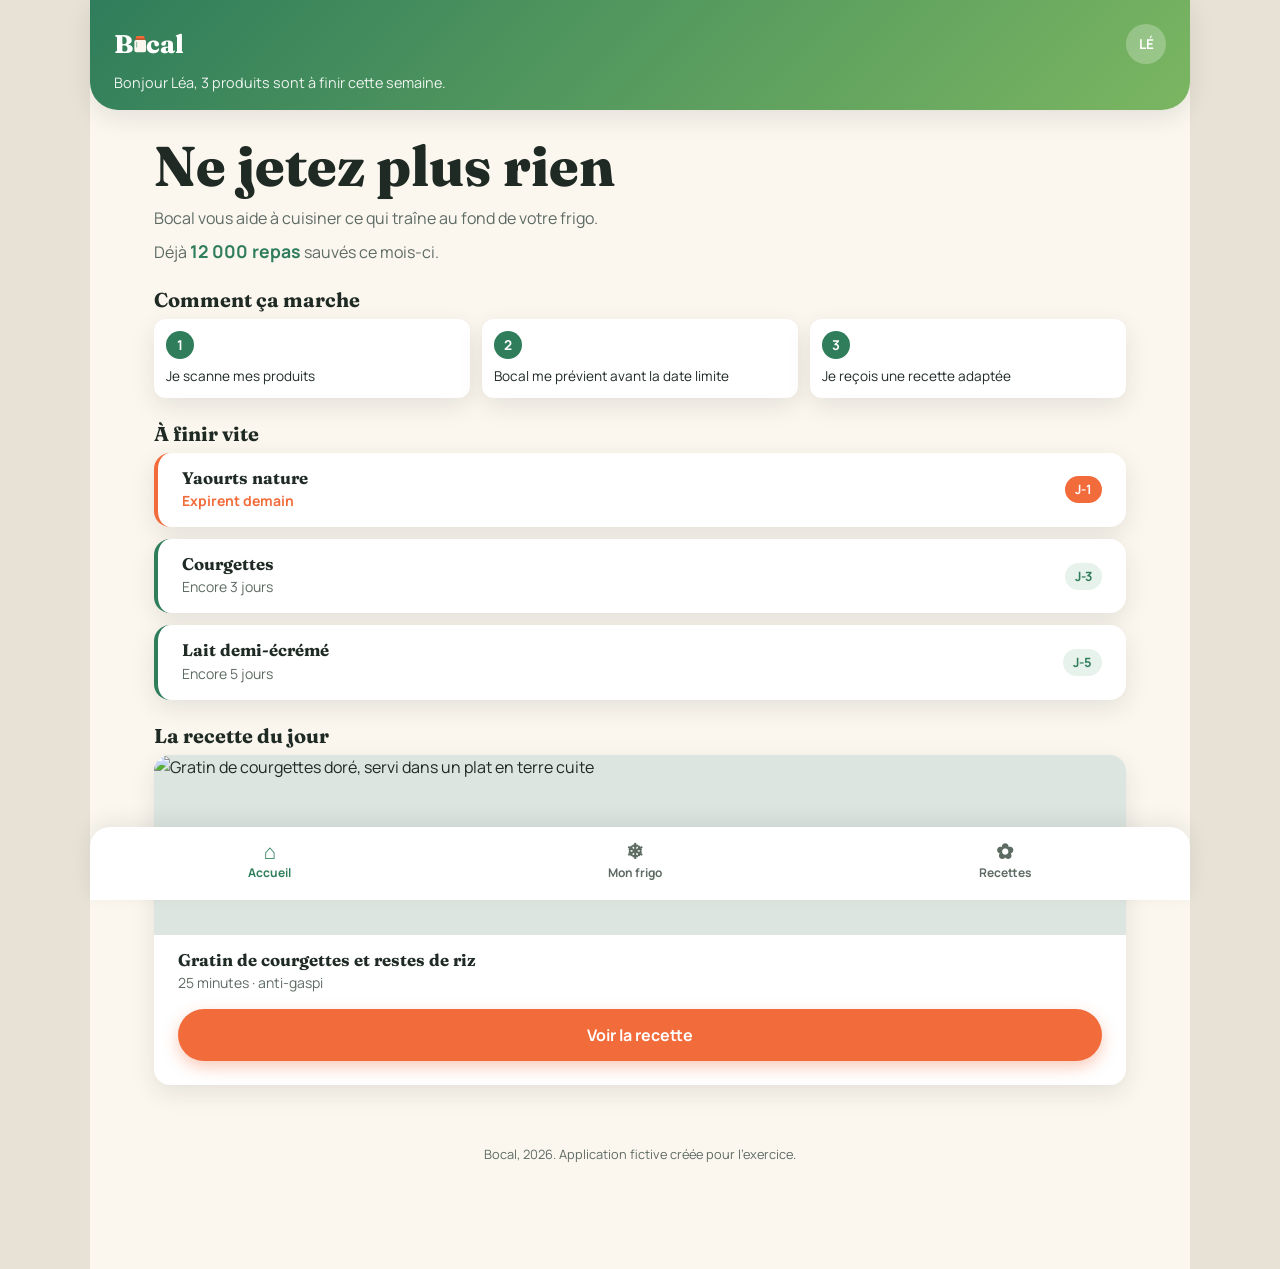
==== index.html @ 4b3a2975 "Version test de Bocal avec le nouveau logo Les 4 écrans HTML/CSS, le logo « o-bocal » en SVG dont le" ====
<!doctype html>
<html lang="fr">
  <head>
    <meta charset="utf-8" />
    <meta name="viewport" content="width=device-width, initial-scale=1" />
    <title>Bocal, ne jetez plus rien</title>
    <link rel="preconnect" href="https://fonts.googleapis.com" />
    <link rel="preconnect" href="https://fonts.gstatic.com" crossorigin />
    <link
      href="https://fonts.googleapis.com/css2?family=Fraunces:wght@600;800&family=Manrope:wght@400;700&display=swap"
      rel="stylesheet"
    />
    <link rel="icon" href="images/favicon.svg" type="image/svg+xml" />
    <link rel="apple-touch-icon" href="images/icon-192.png" />
    <link rel="stylesheet" href="style.css" />
  </head>
  <body>
    <div class="screen">
      <header class="app-bar">
        <div class="top-bar">
          <p class="logo" role="img" aria-label="Bocal"><span aria-hidden="true">B</span><svg class="logo-jar" viewBox="0 0 70 92" aria-hidden="true"><rect class="jar-lid" x="12" y="0" width="46" height="14" rx="4" /><rect class="jar-neck" x="7" y="11" width="56" height="10" rx="3" /><path class="jar-body" d="M12 22 H58 Q68 22 68 33 V80 Q68 92 56 92 H14 Q2 92 2 80 V33 Q2 22 12 22 Z" /><path class="jar-shine" d="M15 36 V62" /></svg><span aria-hidden="true">cal</span></p>
          <a class="profile" href="profile.html" aria-label="Mon profil">LÉ</a>
        </div>
        <p class="greeting">
          Bonjour Léa, 3 produits sont à finir cette semaine.
        </p>
      </header>

      <main>
        <section class="hero">
          <h1>Ne jetez plus rien</h1>
          <p>
            Bocal vous aide à cuisiner ce qui traîne au fond de votre frigo.
          </p>
          <p class="stat">
            Déjà <strong>12 000 repas</strong> sauvés ce mois-ci.
          </p>
        </section>

        <section>
          <h2>Comment ça marche</h2>
          <ol class="steps">
            <li><span class="step-number">1</span>Je scanne mes produits</li>
            <li>
              <span class="step-number">2</span>Bocal me prévient avant la date
              limite
            </li>
            <li>
              <span class="step-number">3</span>Je reçois une recette adaptée
            </li>
          </ol>
        </section>

        <section>
          <h2>À finir vite</h2>
          <article class="card urgent">
            <div>
              <h3>Yaourts nature</h3>
              <p class="info">Expirent demain</p>
            </div>
            <span class="badge">J-1</span>
          </article>
          <article class="card">
            <div>
              <h3>Courgettes</h3>
              <p class="info">Encore 3 jours</p>
            </div>
            <span class="badge">J-3</span>
          </article>
          <article class="card">
            <div>
              <h3>Lait demi-écrémé</h3>
              <p class="info">Encore 5 jours</p>
            </div>
            <span class="badge">J-5</span>
          </article>
        </section>

        <section>
          <h2>La recette du jour</h2>
          <article class="card recipe">
            <img
              src="images/gratin.jpg"
              alt="Gratin de courgettes doré, servi dans un plat en terre cuite"
            />
            <h3>Gratin de courgettes et restes de riz</h3>
            <p class="info">25 minutes · anti-gaspi</p>
            <a class="button" href="recipes.html">Voir la recette</a>
          </article>
        </section>
      </main>

      <footer class="footer">
        <p>Bocal, 2026. Application fictive créée pour l'exercice.</p>
      </footer>
      <nav class="tab-bar" aria-label="Navigation principale">
        <a href="index.html" class="tab active" aria-current="page"
          ><span class="icon" aria-hidden="true">⌂</span>Accueil</a
        >
        <a href="fridge.html" class="tab"
          ><span class="icon" aria-hidden="true">❄</span>Mon frigo</a
        >
        <a href="recipes.html" class="tab"
          ><span class="icon" aria-hidden="true">✿</span>Recettes</a
        >
      </nav>
    </div>
  </body>
</html>
---- style.css ----
/* ---------- 1. Base ---------- */
*,
*::before,
*::after {
  box-sizing: border-box;
}

:root {
  /* Couleurs, nommées par rôle */
  --color-primary: #2F7D5B;
  /* le vert du bocal */
  --color-accent: #F26B3A;
  /* la tomate : actions et urgences */
  --color-background: #FBF7EF;
  /* le crème de l'écran */
  --color-surface: #FFFFFF;
  /* les cartes */
  --color-text: #1F2A24;
  --color-text-muted: #5E6B63;
  --color-later: #C9D3CC;
  --color-later-badge: #EEF1EF;
  --color-weekly-badge: #E7F2EC;
  --color-border: #DCE5DF;
  /* bordures des filtres, fond des images en attente */
  --color-primary-light: #7BB661;
  /* le dégradé de la barre du haut */
  --color-accent-dark: #D9552A;
  /* le bouton au survol */
  --color-desk: #E8E2D6;
  /* le « bureau » autour du téléphone */

  /* Espacements */
  --space-s: 8px;
  --space-m: 16px;
  --space-l: 24px;

  /* Formes */
  --radius: 16px;
  --shadow: 0 8px 24px rgba(31, 42, 36, 0.10);
}

body {
  margin: 0;
  background-color: var(--color-desk);
  color: var(--color-text);
  /* hérité par tout le texte */
  font-family: 'Manrope', Arial, sans-serif;
  font-size: 1rem;
  line-height: 1.5;
}

/* ---------- 2. L'écran (largeur d'un téléphone) ---------- */
.screen {
  display: flex;
  flex-direction: column;
  /* les enfants s'empilent : barre, contenu, pied, onglets */
  min-width: 320px;
  /* le plus petit téléphone : en dessous, l'écran ne rétrécit plus */
  max-width: 420px;
  margin: 0 auto;
  /* centré sur l'ordinateur */
  min-height: 100vh;
  background-color: var(--color-background);
}

/* ---------- 3. Typographie ---------- */
h1,
h2,
h3 {
  font-family: 'Fraunces', Georgia, serif;
  line-height: 1.15;
  margin: 0 0 var(--space-s);
}

h1 {
  font-size: 2rem;
  font-weight: 800;
}

h2 {
  font-size: 1.25rem;
  margin-top: var(--space-l);
}

h3 {
  font-size: 1.05rem;
}

p {
  margin: 0 0 var(--space-s);
}

/* ---------- 4. Barre du haut ---------- */
.app-bar {
  background: linear-gradient(135deg, var(--color-primary), var(--color-primary-light));
  color: white;
  padding: var(--space-l) var(--space-l) var(--space-m);
  border-radius: 0 0 28px 28px;
  box-shadow: var(--shadow);
}

.logo {
  display: flex;
  align-items: baseline;
  /* le bocal se pose sur la ligne de base, comme une lettre */
  font-family: 'Fraunces', Georgia, serif;
  font-size: 1.6rem;
  font-weight: 800;
  letter-spacing: -0.01em;
  margin: 0;
}

/* Le « o » de Bocal est un bocal, dessiné en SVG.
   Ses couleurs viennent des variables : changer --color-accent change aussi le couvercle. */
.logo-jar {
  width: 0.487em;
  height: 0.64em;
  margin: 0 0.02em 0 0.03em;
}

.jar-lid {
  fill: var(--color-accent);
}

.jar-neck {
  fill: var(--color-accent-dark);
}

.jar-body {
  fill: var(--color-background);
}

.jar-shine {
  stroke: var(--color-primary);
  stroke-width: 6;
  stroke-linecap: round;
  opacity: 0.5;
}


.top-bar {
  display: flex;
  justify-content: space-between;
  align-items: center;
  margin-bottom: var(--space-s);
}


.profile {
  display: flex;
  justify-content: center;
  align-items: center;
  width: 40px;
  height: 40px;
  border-radius: 50%;
  background-color: rgba(255, 255, 255, 0.25);
  text-decoration: none;
  font-weight: 700;
  font-size: 0.85rem;
  color: white;
}

.profile:hover,
.profile:focus {
  background-color: rgba(255, 255, 255, 0.4);
}

.greeting {
  font-size: 0.9rem;
  opacity: 0.9;
  margin: 0;
}

/* ---------- 5. Contenu ---------- */
main {
  flex: 1;
  /* le contenu prend toute la place libre : la barre d'onglets reste en bas */
  padding: var(--space-m) var(--space-l) var(--space-l);
}

.hero p {
  color: var(--color-text-muted);
}

.stat strong {
  color: var(--color-primary);
  font-size: 1.1rem;
}

.steps {
  display: flex;
  gap: 12px;
  list-style: none;
  margin: 0;
  padding: 0;
}

.steps li {
  flex: 1;
  display: flex;
  flex-direction: column;
  gap: var(--space-s);
  padding: 12px;
  background-color: var(--color-surface);
  border-radius: 12px;
  box-shadow: var(--shadow);
  font-size: 0.85rem;
  line-height: 1.35;
}

.step-number {
  display: flex;
  justify-content: center;
  align-items: center;
  width: 28px;
  height: 28px;
  border-radius: 50%;
  background-color: var(--color-primary);
  color: white;
  font-weight: 700;
}

/* ---------- 6. Composant carte ---------- */
.card {
  display: flex;
  justify-content: space-between;
  align-items: center;
  gap: var(--space-m);
  background-color: var(--color-surface);
  padding: var(--space-m) var(--space-l);
  margin-bottom: 12px;
  border-radius: var(--radius);
  border-left: 4px solid var(--color-primary);
  box-shadow: var(--shadow);
}

.card h3 {
  margin-bottom: 2px;
}

.info {
  color: var(--color-text-muted);
  font-size: 0.875rem;
  margin: 0;
}

.badge {
  flex-shrink: 0;
  padding: 4px 10px;
  border-radius: 999px;
  background-color: var(--color-weekly-badge);
  color: var(--color-primary);
  font-weight: 700;
  font-size: 0.8rem;
}

.card.urgent .badge {
  background-color: var(--color-accent);
  color: white;
}

.card.urgent {
  border-left-color: var(--color-accent);
}

.card.urgent .info {
  color: var(--color-accent);
  font-weight: 700;
}

.recipe {
  flex-direction: column;
  align-items: stretch;
  gap: 0;
  padding: 0 0 var(--space-l);
  border-left: none;
  overflow: hidden;
}

.recipe img {
  width: 100%;
  height: 180px;
  object-fit: cover;
  display: block;
  margin-bottom: var(--space-m);
  background-color: var(--color-border);
}

.recipe h3,
.recipe .info {
  padding: 0 var(--space-l);
}

/* ---------- 7. Composant bouton ---------- */
.button {
  display: block;
  text-align: center;
  margin: var(--space-m) var(--space-l) 0;
  padding: 14px;
  background-color: var(--color-accent);
  color: white;
  font-weight: 700;
  text-decoration: none;
  border-radius: 999px;
  box-shadow: 0 6px 16px rgba(242, 107, 58, 0.35);
  transition: background-color 0.2s, box-shadow 0.2s;
}

.button:hover {
  background-color: var(--color-accent-dark);
}

.button:active {
  box-shadow: none;
  /* il « s'enfonce » */
}

.button:focus {
  outline: 3px solid var(--color-primary);
  outline-offset: 3px;
}

/* ---------- 8. Pied de page ---------- */
.footer {
  padding: var(--space-l);
  text-align: center;
  font-size: 0.8rem;
  color: var(--color-text-muted);
}

/* ---------- 9. Barre d'onglets ---------- */
.tab-bar {
  position: sticky;
  bottom: 0;
  display: flex;
  justify-content: space-around;
  padding: var(--space-s) 0 12px;
  background-color: var(--color-surface);
  border-radius: 20px 20px 0 0;
  box-shadow: 0 -6px 20px rgba(31, 42, 36, 0.08);
}

.tab {
  display: flex;
  flex-direction: column;
  align-items: center;
  gap: 2px;
  padding: 6px 14px;
  border-radius: 12px;
  color: var(--color-text-muted);
  font-size: 0.75rem;
  font-weight: 700;
  text-decoration: none;
  transition: background-color 0.2s, color 0.2s;
}

.icon {
  font-size: 1.3rem;
  line-height: 1;
}

.tab:hover,
.tab:focus {
  background-color: var(--color-weekly-badge);
  color: var(--color-primary);
}

.tab.active {
  color: var(--color-primary);
}

/* ---------- 10. Page Mon frigo ---------- */
.card.later {
  border-left-color: var(--color-later);
}

.card.later .badge {
  background-color: var(--color-later-badge);
  color: var(--color-text-muted);
}

.summary {
  display: flex;
  gap: 12px;
  list-style: none;
  padding: 0;
  margin: var(--space-m) 0;
}

.summary li {
  display: flex;
  flex-direction: column;
  flex: 1;
  align-items: center;
  text-align: center;
  background: var(--color-surface);
  border-radius: 12px;
  box-shadow: var(--shadow);
  font-size: 0.8rem;
  color: var(--color-text-muted);
  line-height: 1.3;
  padding: 12px 8px;
}

.summary strong {
  font-family: 'Fraunces', Georgia, serif;
  font-size: 1.6rem;
  color: var(--color-primary);
}

.summary .alert strong {
  color: var(--color-accent);
}

.filters {
  display: flex;
  flex-wrap: wrap;
  gap: var(--space-s);
  margin: 0 0 var(--space-s);
}

.filter {
  padding: 6px 14px;
  border-radius: 999px;
  border: 1px solid var(--color-border);
  background: var(--color-surface);
  color: var(--color-text);
  font-family: inherit;
  /* un bouton ne prend pas la police de la page tout seul */
  font-size: 0.85rem;
  font-weight: 700;
  cursor: pointer;
}

.filter:hover,
.filter:focus {
  border-color: var(--color-primary);
}

.filter.active {
  color: white;
  border-color: var(--color-primary);
  background: var(--color-primary);
}

/* ---------- 11. Responsive ---------- */
img {
  max-width: 100%;
  height: auto;
}

h1 {
  font-size: clamp(1.8rem, 5vw, 3.5rem);
}

.steps {
  flex-direction: column;
  /* mobile : tuiles empilées */
}

.steps li {
  flex-direction: row;
  align-items: center;
}

@media (min-width: 700px) {
  .screen {
    max-width: 960px;
    /* l'écran s'élargit */
  }

  .steps {
    flex-direction: row;
    /* tuiles côte à côte */
  }

  .steps li {
    flex-direction: column;
    align-items: flex-start;
  }
}

@media (min-width: 1100px) {
  .screen {
    max-width: 1100px;
  }

  main {
    padding: var(--space-l) 64px;
    /* plus d'air */
  }
}

/* ---------- 12. Page Recettes ---------- */
.card.panel {
  display: block;
  /* une carte qui contient un bloc, pas une ligne */
  border-left: none;
  padding: var(--space-l);
}

.card.panel h2 {
  margin-top: 0;
}

button.button {
  width: calc(100% - 2 * var(--space-l));
  border: none;
  font-family: inherit;
  font-size: 1rem;
  cursor: pointer;
}

.recipe-hero {
  margin: 0 0 var(--space-m);
}

.recipe-hero img {
  display: block;
  width: 100%;
  height: 200px;
  object-fit: cover;
  border-radius: var(--radius);
  background-color: var(--color-border);
}

.recipe-hero figcaption {
  margin-top: var(--space-s);
  font-size: 0.85rem;
  color: var(--color-text-muted);
}

.badges {
  display: flex;
  flex-wrap: wrap;
  gap: var(--space-s);
  margin: 0 0 var(--space-m);
  padding: 0;
  list-style: none;
}

.saved {
  color: var(--color-primary);
  font-weight: 700;
}

.recipe-body {
  display: flex;
  flex-direction: column;
  gap: 12px;
}

.recipe-body .card {
  margin-bottom: 0;
}

.ingredient-list {
  margin: 0;
  padding: 0;
  list-style: none;
}

.ingredient-list li {
  display: flex;
  justify-content: space-between;
  gap: var(--space-m);
  padding: 10px 0;
  border-bottom: 1px solid var(--color-border);
}

.ingredient-list li:last-child {
  border-bottom: none;
}

.ingredient-list .urgent {
  color: var(--color-accent);
  font-weight: 700;
}

.method {
  margin: 0;
  padding-left: 22px;
}

.method li {
  margin-bottom: var(--space-s);
}

.method li::marker {
  color: var(--color-primary);
  font-weight: 700;
}

@media (min-width: 700px) {
  .recipe-hero img {
    height: 320px;
  }

  .recipe-body {
    flex-direction: row;
    align-items: flex-start;
  }

  .ingredients {
    flex: 1;
  }

  .preparation {
    flex: 2;
  }

  .button.inline {
    width: auto;
    margin-left: 0;
    padding: 14px 32px;
  }
}

/* ---------- 13. Page Profil ---------- */
.profile.active {
  background-color: white;
  color: var(--color-primary);
}

.profile-header {
  display: flex;
  align-items: center;
  gap: var(--space-m);
  margin-bottom: var(--space-m);
}

.avatar {
  display: flex;
  justify-content: center;
  align-items: center;
  flex-shrink: 0;
  width: 72px;
  height: 72px;
  border-radius: 50%;
  background-color: var(--color-primary);
  color: white;
  font-weight: 700;
  font-size: 1.4rem;
}

.profile-header h1 {
  margin-bottom: 2px;
}

.settings-list {
  margin: 0;
  padding: 0;
  list-style: none;
}

.settings-list li {
  display: flex;
  justify-content: space-between;
  gap: var(--space-m);
  padding: 10px 0;
  border-bottom: 1px solid var(--color-border);
}

.settings-list li:last-child {
  border-bottom: none;
}

.settings-list span:last-child {
  color: var(--color-primary);
  font-weight: 700;
}

.profile-body {
  display: flex;
  flex-direction: column;
  gap: 12px;
}

.profile-body .card {
  margin-bottom: 0;
}

@media (min-width: 700px) {
  .profile-body {
    flex-direction: row;
    align-items: flex-start;
  }

  .profile-body .card {
    flex: 1;
  }
}

/* ---------- 14. Animations ---------- */

/* 1. Le chargement : un voile crème et un petit cercle qui tourne,
      puis tout disparaît au bout d’un tiers de seconde */
@keyframes spin {
  to {
    transform: rotate(360deg);
  }
}

@keyframes fade-out {
  to {
    opacity: 0;
    visibility: hidden;
  }
}

.screen::before {
  content: "";
  position: fixed;
  inset: 0;
  z-index: 10;
  background-color: var(--color-background);
  animation: fade-out 0.25s ease 0.35s forwards;
}

.screen::after {
  content: "";
  position: fixed;
  top: 50%;
  left: 50%;
  z-index: 11;
  width: 44px;
  height: 44px;
  margin: -22px 0 0 -22px;
  border: 4px solid var(--color-border);
  border-top-color: var(--color-primary);
  border-radius: 50%;
  animation:
    spin 0.7s linear infinite,
    fade-out 0.25s ease 0.35s forwards;
}

/* 2. L'arrivée de la page : le contenu monte doucement en apparaissant */
@keyframes page-in {
  from {
    opacity: 0;
    transform: translateY(16px);
  }
  to {
    opacity: 1;
    transform: translateY(0);
  }
}

main {
  animation: page-in 0.4s ease-out 0.45s both;
}

/* 3. Respecter ceux qui ne veulent pas d'animation (réglage du système) */
@media (prefers-reduced-motion: reduce) {
  .screen::before,
  .screen::after {
    display: none;
  }

  main {
    animation: none;
  }
}
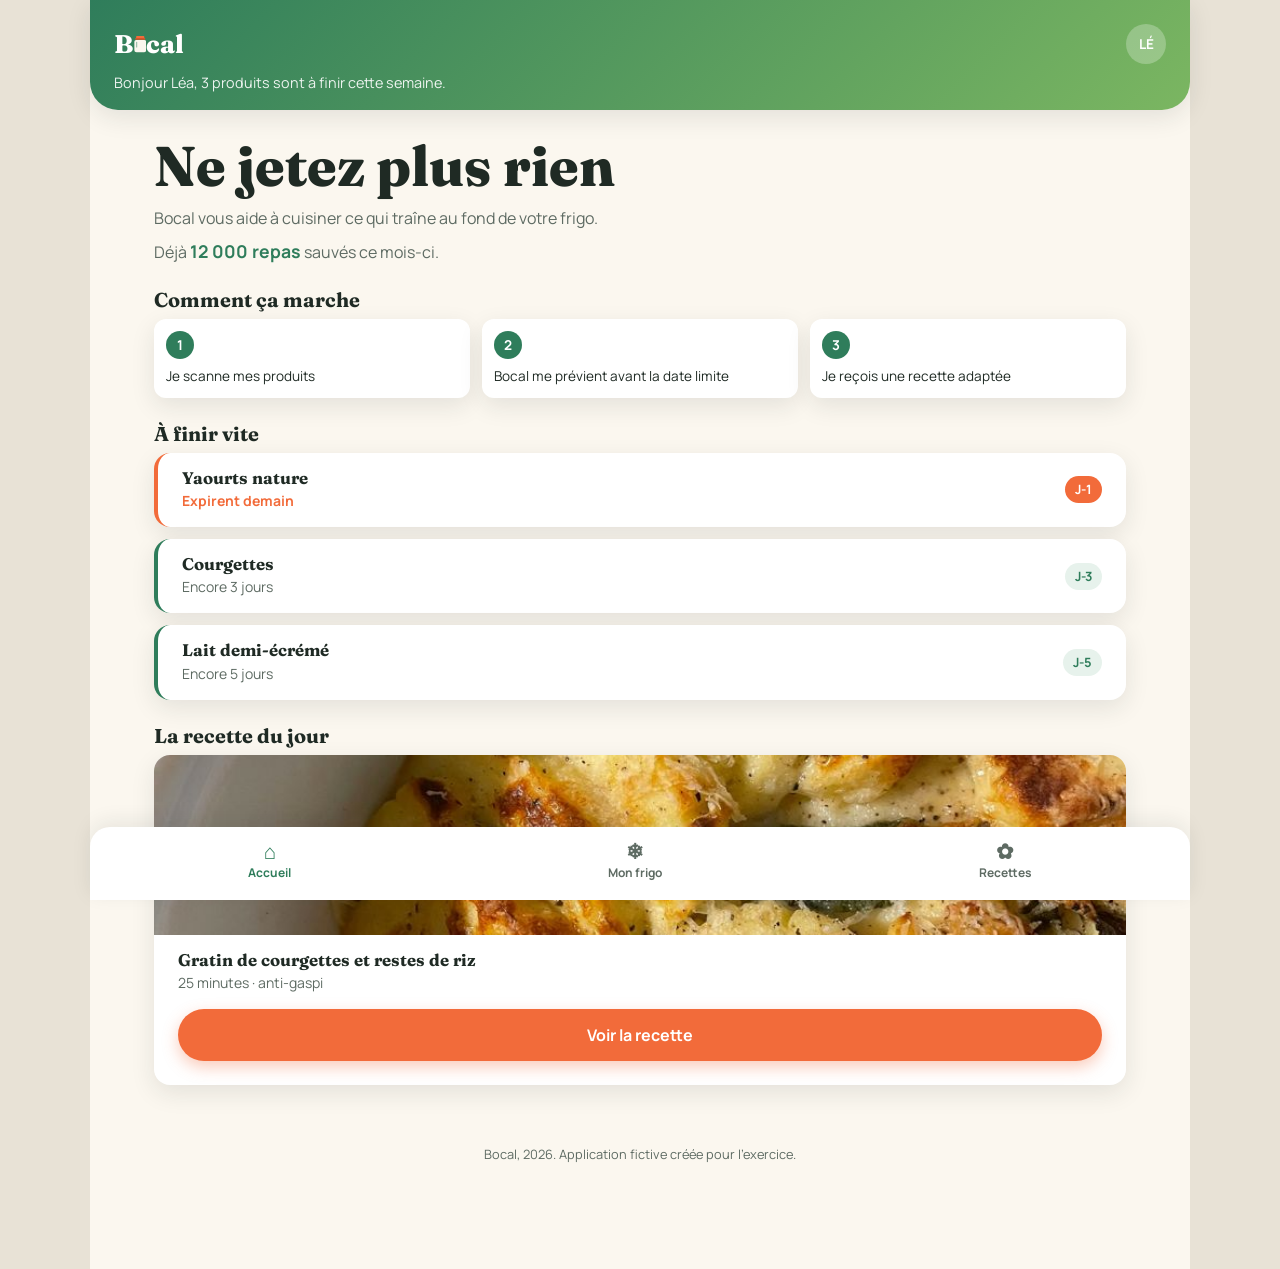
==== commit 99c1a882: "Ajoute la photo du gratin Photo optimisée pour le web (1200 px, sans métadonnées) et texte alternati" ====
--- a/index.html
+++ b/index.html
@@ -81,7 +81,7 @@
           <article class="card recipe">
             <img
               src="images/gratin.jpg"
-              alt="Gratin de courgettes doré, servi dans un plat en terre cuite"
+              alt="Gratin doré au fromage râpé et à la sauge, servi dans un plat blanc"
             />
             <h3>Gratin de courgettes et restes de riz</h3>
             <p class="info">25 minutes · anti-gaspi</p>
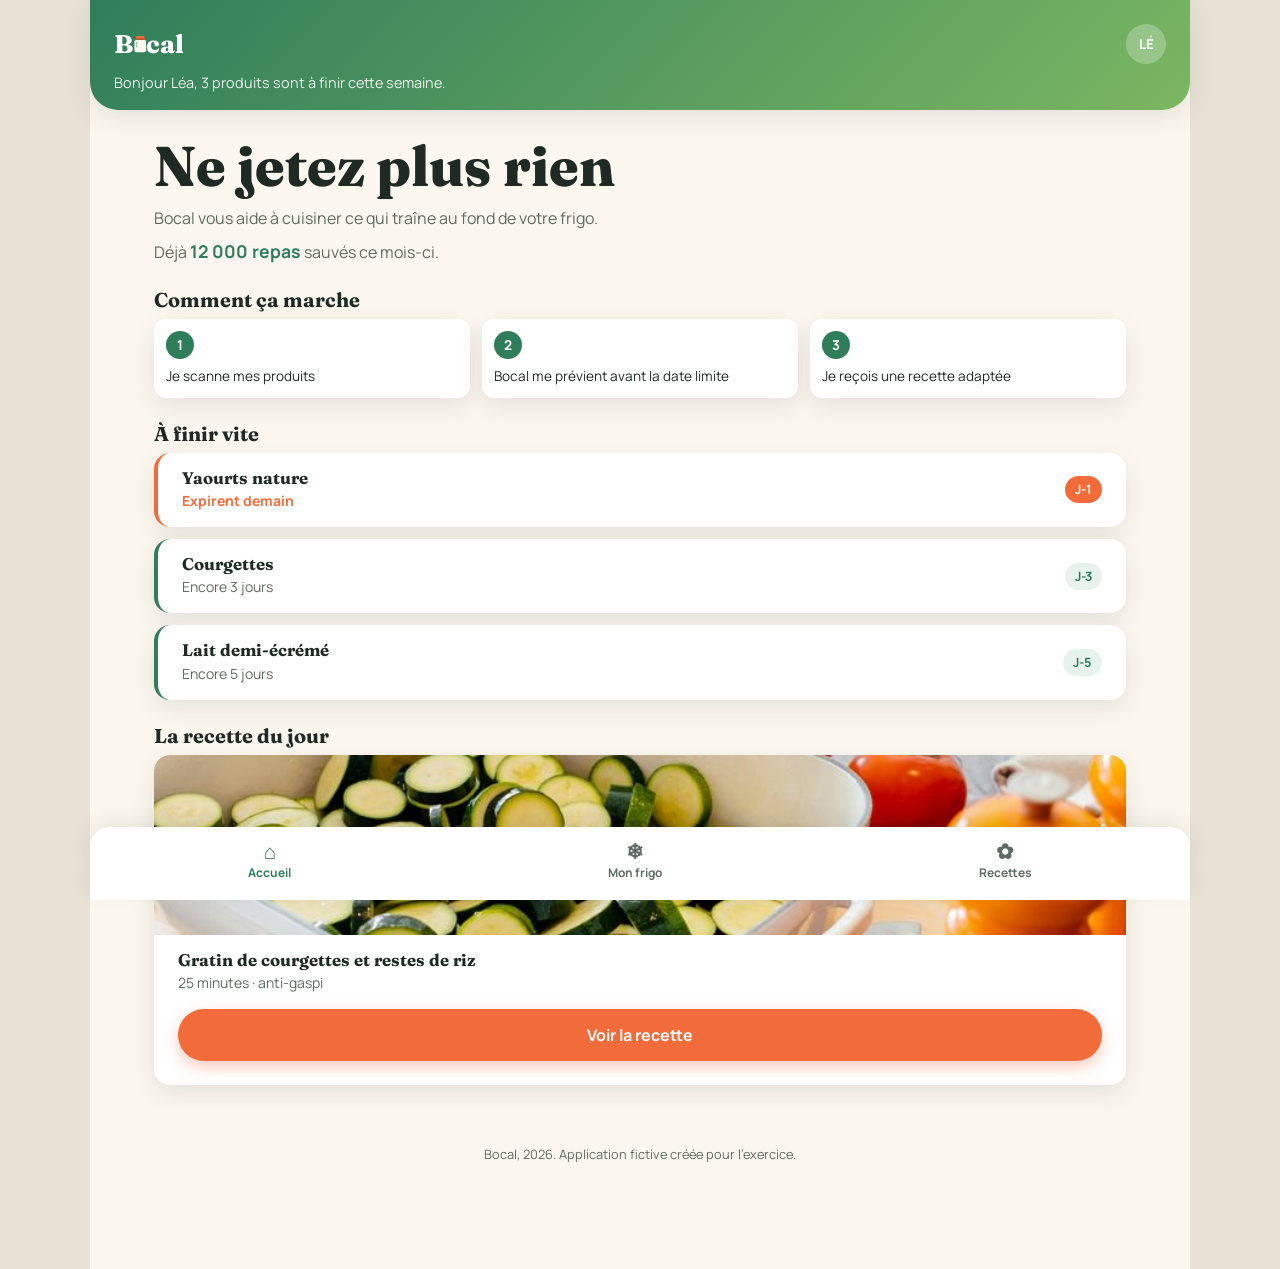
==== commit f908fd75: "Remplace la photo du gratin par celle des courgettes La photo colle mieux à la recette (gratin de co" ====
--- a/index.html
+++ b/index.html
@@ -81,7 +81,7 @@
           <article class="card recipe">
             <img
               src="images/gratin.jpg"
-              alt="Gratin doré au fromage râpé et à la sauge, servi dans un plat blanc"
+              alt="Rondelles de courgettes dans un plat à gratin blanc, prêtes à enfourner"
             />
             <h3>Gratin de courgettes et restes de riz</h3>
             <p class="info">25 minutes · anti-gaspi</p>
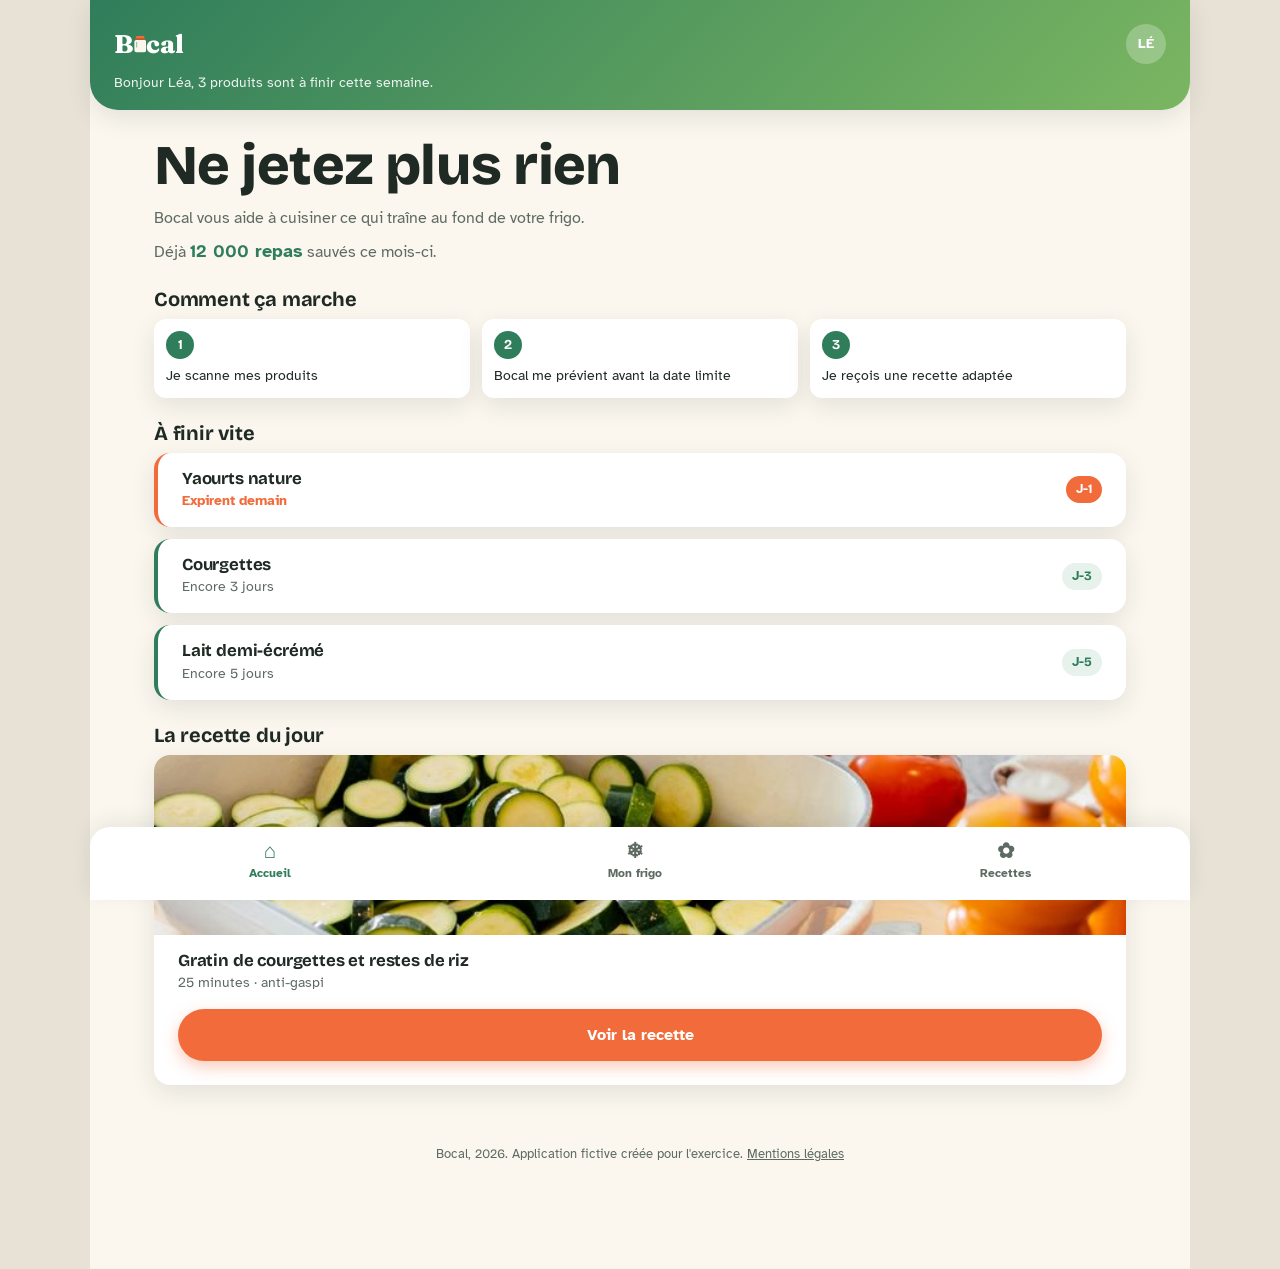
==== commit ddd828c5: "Harmonise la typographie, ajoute les meta descriptions et les mentions légales - Polices hébergées d" ====
--- a/index.html
+++ b/index.html
@@ -3,13 +3,8 @@
   <head>
     <meta charset="utf-8" />
     <meta name="viewport" content="width=device-width, initial-scale=1" />
+    <meta name="description" content="Bocal vous aide à cuisiner ce qui traîne au fond de votre frigo, avant la date limite. Une app anti-gaspillage simple." />
     <title>Bocal, ne jetez plus rien</title>
-    <link rel="preconnect" href="https://fonts.googleapis.com" />
-    <link rel="preconnect" href="https://fonts.gstatic.com" crossorigin />
-    <link
-      href="https://fonts.googleapis.com/css2?family=Fraunces:wght@600;800&family=Manrope:wght@400;700&display=swap"
-      rel="stylesheet"
-    />
     <link rel="icon" href="images/favicon.svg" type="image/svg+xml" />
     <link rel="apple-touch-icon" href="images/icon-192.png" />
     <link rel="stylesheet" href="style.css" />
@@ -91,7 +86,7 @@
       </main>
 
       <footer class="footer">
-        <p>Bocal, 2026. Application fictive créée pour l'exercice.</p>
+        <p>Bocal, 2026. Application fictive créée pour l'exercice. <a href="legal.html">Mentions légales</a></p>
       </footer>
       <nav class="tab-bar" aria-label="Navigation principale">
         <a href="index.html" class="tab active" aria-current="page"
--- a/style.css
+++ b/style.css
@@ -1,4 +1,51 @@
+/* ---------- 0. Polices ----------
+   Les polices sont hébergées dans le dossier fonts/ du site :
+   aucun appel à Google, donc aucune donnée envoyée à un tiers (RGPD).
+   - Bricolage Grotesque : les titres et les chiffres
+   - Atkinson Hyperlegible : le texte, conçue pour être très lisible
+   - Fraunces : seulement pour le logo */
+@font-face {
+  font-family: 'Bricolage Grotesque';
+  src: url('fonts/bricolage-grotesque.woff2') format('woff2');
+  font-weight: 200 800;
+  font-display: swap;
+}
+
+/* Les chiffres d'Atkinson ont un zéro barré : on emprunte ceux de Bricolage */
+@font-face {
+  font-family: 'Digits';
+  src: url('fonts/bricolage-grotesque.woff2') format('woff2');
+  font-weight: 200 800;
+  font-display: swap;
+  unicode-range: U+0030-0039;
+}
+
+@font-face {
+  font-family: 'Atkinson Hyperlegible';
+  src: url('fonts/atkinson-hyperlegible-400.woff2') format('woff2');
+  font-weight: 400;
+  font-display: swap;
+}
+
+@font-face {
+  font-family: 'Atkinson Hyperlegible';
+  src: url('fonts/atkinson-hyperlegible-700.woff2') format('woff2');
+  font-weight: 700;
+  font-display: swap;
+}
+
+@font-face {
+  font-family: 'Fraunces';
+  src: url('fonts/fraunces.woff2') format('woff2');
+  font-weight: 100 900;
+  font-display: swap;
+}
+
 /* ---------- 1. Base ---------- */
+/* Un élément caché par le JavaScript reste caché, même s'il a un display: flex */
+[hidden] {
+  display: none !important;
+}
 *,
 *::before,
 *::after {
@@ -44,7 +91,7 @@
   background-color: var(--color-desk);
   color: var(--color-text);
   /* hérité par tout le texte */
-  font-family: 'Manrope', Arial, sans-serif;
+  font-family: 'Digits', 'Atkinson Hyperlegible', Arial, sans-serif;
   font-size: 1rem;
   line-height: 1.5;
 }
@@ -67,8 +114,9 @@
 h1,
 h2,
 h3 {
-  font-family: 'Fraunces', Georgia, serif;
+  font-family: 'Bricolage Grotesque', Arial, sans-serif;
   line-height: 1.15;
+  letter-spacing: -0.01em;
   margin: 0 0 var(--space-s);
 }
 
@@ -403,7 +451,7 @@
 }
 
 .summary strong {
-  font-family: 'Fraunces', Georgia, serif;
+  font-family: 'Bricolage Grotesque', Arial, sans-serif;
   font-size: 1.6rem;
   color: var(--color-primary);
 }
@@ -761,3 +809,42 @@
     animation: none;
   }
 }
+
+/* ---------- 15. Interactivité (script.js) ---------- */
+/* Le bouton « J'ai cuisiné ! » une fois cliqué */
+button.button:disabled {
+  background-color: var(--color-primary);
+  box-shadow: none;
+  cursor: default;
+}
+
+.cooked-message {
+  margin-top: var(--space-m);
+}
+
+.cooked-message:empty {
+  display: none;
+}
+
+/* ---------- 16. Liens du pied de page et page Mentions légales ---------- */
+.footer a {
+  color: var(--color-text-muted);
+}
+
+.footer a:hover,
+.footer a:focus {
+  color: var(--color-primary);
+}
+
+.logo-link {
+  color: inherit;
+  text-decoration: none;
+}
+
+.legal section {
+  margin-bottom: var(--space-l);
+}
+
+.legal p {
+  color: var(--color-text-muted);
+}
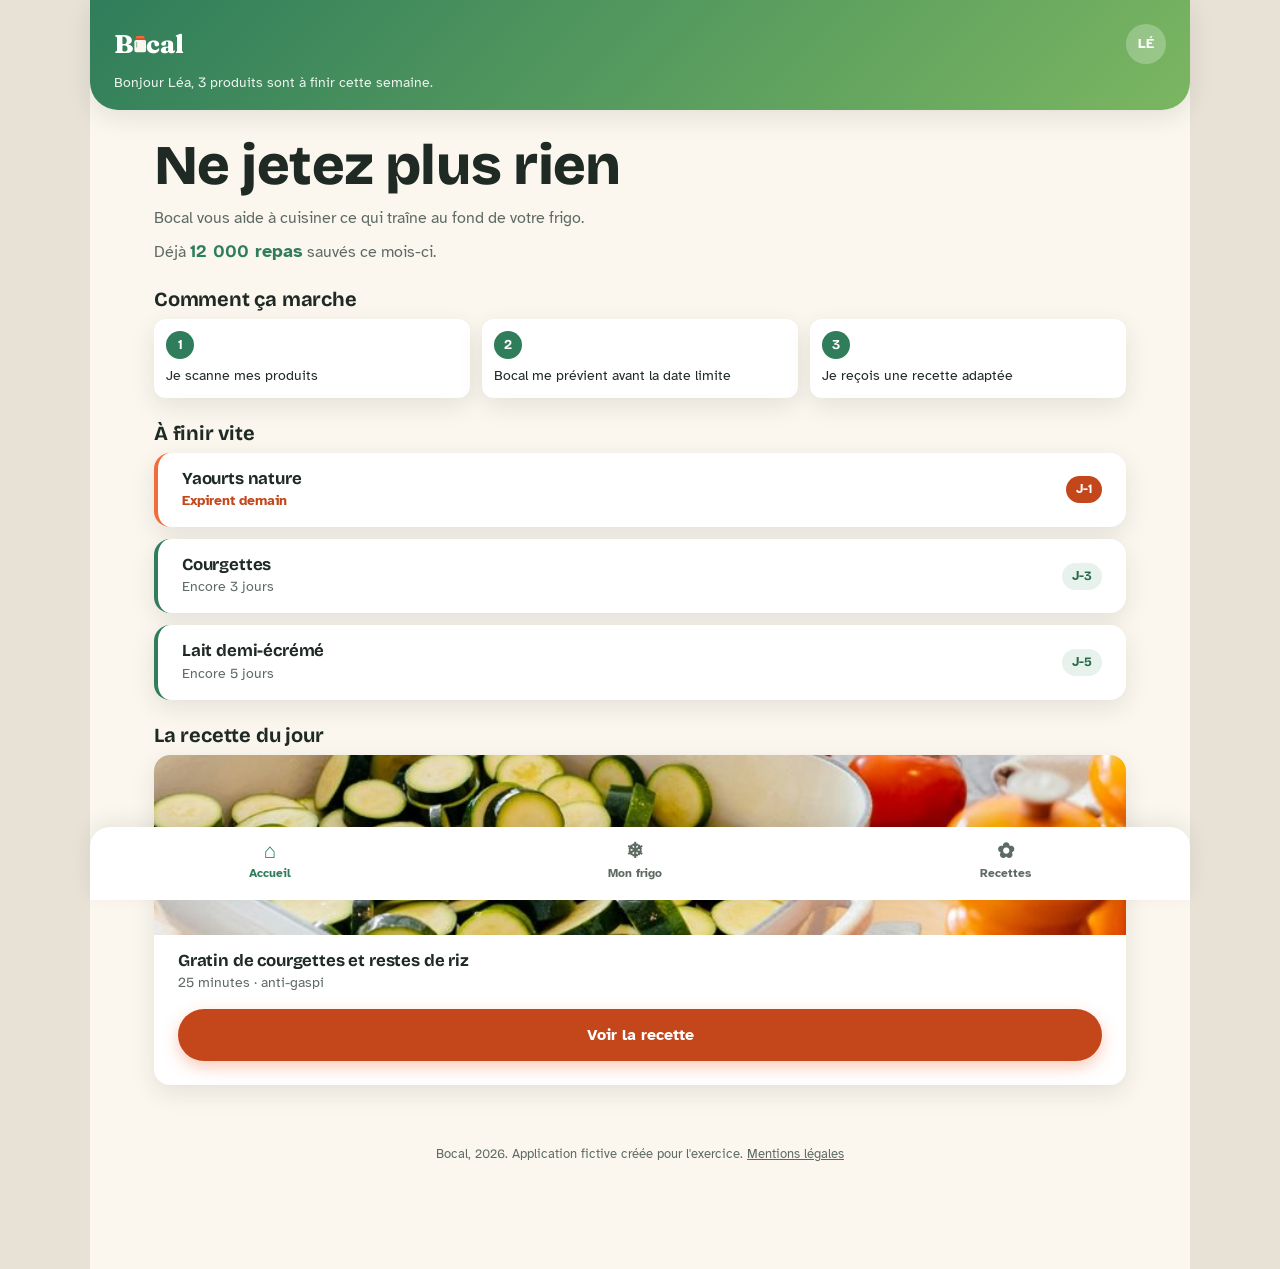
==== commit 87f25eb3: "Corrige les contrastes et ajoute le compte rendu d'audit Lighthouse - Variables --color-accent-stron" ====
--- a/index.html
+++ b/index.html
@@ -14,7 +14,7 @@
       <header class="app-bar">
         <div class="top-bar">
           <p class="logo" role="img" aria-label="Bocal"><span aria-hidden="true">B</span><svg class="logo-jar" viewBox="0 0 70 92" aria-hidden="true"><rect class="jar-lid" x="12" y="0" width="46" height="14" rx="4" /><rect class="jar-neck" x="7" y="11" width="56" height="10" rx="3" /><path class="jar-body" d="M12 22 H58 Q68 22 68 33 V80 Q68 92 56 92 H14 Q2 92 2 80 V33 Q2 22 12 22 Z" /><path class="jar-shine" d="M15 36 V62" /></svg><span aria-hidden="true">cal</span></p>
-          <a class="profile" href="profile.html" aria-label="Mon profil">LÉ</a>
+          <a class="profile" href="profile.html" aria-label="LÉ, mon profil">LÉ</a>
         </div>
         <p class="greeting">
           Bonjour Léa, 3 produits sont à finir cette semaine.
--- a/style.css
+++ b/style.css
@@ -72,9 +72,15 @@
   --color-primary-light: #7BB661;
   /* le dégradé de la barre du haut */
   --color-accent-dark: #D9552A;
-  /* le bouton au survol */
+  /* le col du bocal, dans le logo */
   --color-desk: #E8E2D6;
   /* le « bureau » autour du téléphone */
+  --color-accent-strong: #C4471C;
+  /* la tomate foncée : texte et boutons orange (contraste 4,9:1 avec le blanc, niveau AA) */
+  --color-accent-strong-hover: #A63B17;
+  /* le bouton au survol */
+  --color-primary-strong: #276A4D;
+  /* le vert foncé : texte vert sur fond vert clair (contraste 5,6:1) */
 
   /* Espacements */
   --space-s: 8px;
@@ -297,13 +303,13 @@
   padding: 4px 10px;
   border-radius: 999px;
   background-color: var(--color-weekly-badge);
-  color: var(--color-primary);
+  color: var(--color-primary-strong);
   font-weight: 700;
   font-size: 0.8rem;
 }
 
 .card.urgent .badge {
-  background-color: var(--color-accent);
+  background-color: var(--color-accent-strong);
   color: white;
 }
 
@@ -312,7 +318,7 @@
 }
 
 .card.urgent .info {
-  color: var(--color-accent);
+  color: var(--color-accent-strong);
   font-weight: 700;
 }
 
@@ -345,7 +351,7 @@
   text-align: center;
   margin: var(--space-m) var(--space-l) 0;
   padding: 14px;
-  background-color: var(--color-accent);
+  background-color: var(--color-accent-strong);
   color: white;
   font-weight: 700;
   text-decoration: none;
@@ -355,7 +361,7 @@
 }
 
 .button:hover {
-  background-color: var(--color-accent-dark);
+  background-color: var(--color-accent-strong-hover);
 }
 
 .button:active {
@@ -457,7 +463,7 @@
 }
 
 .summary .alert strong {
-  color: var(--color-accent);
+  color: var(--color-accent-strong);
 }
 
 .filters {
@@ -621,7 +627,7 @@
 }
 
 .ingredient-list .urgent {
-  color: var(--color-accent);
+  color: var(--color-accent-strong);
   font-weight: 700;
 }
 
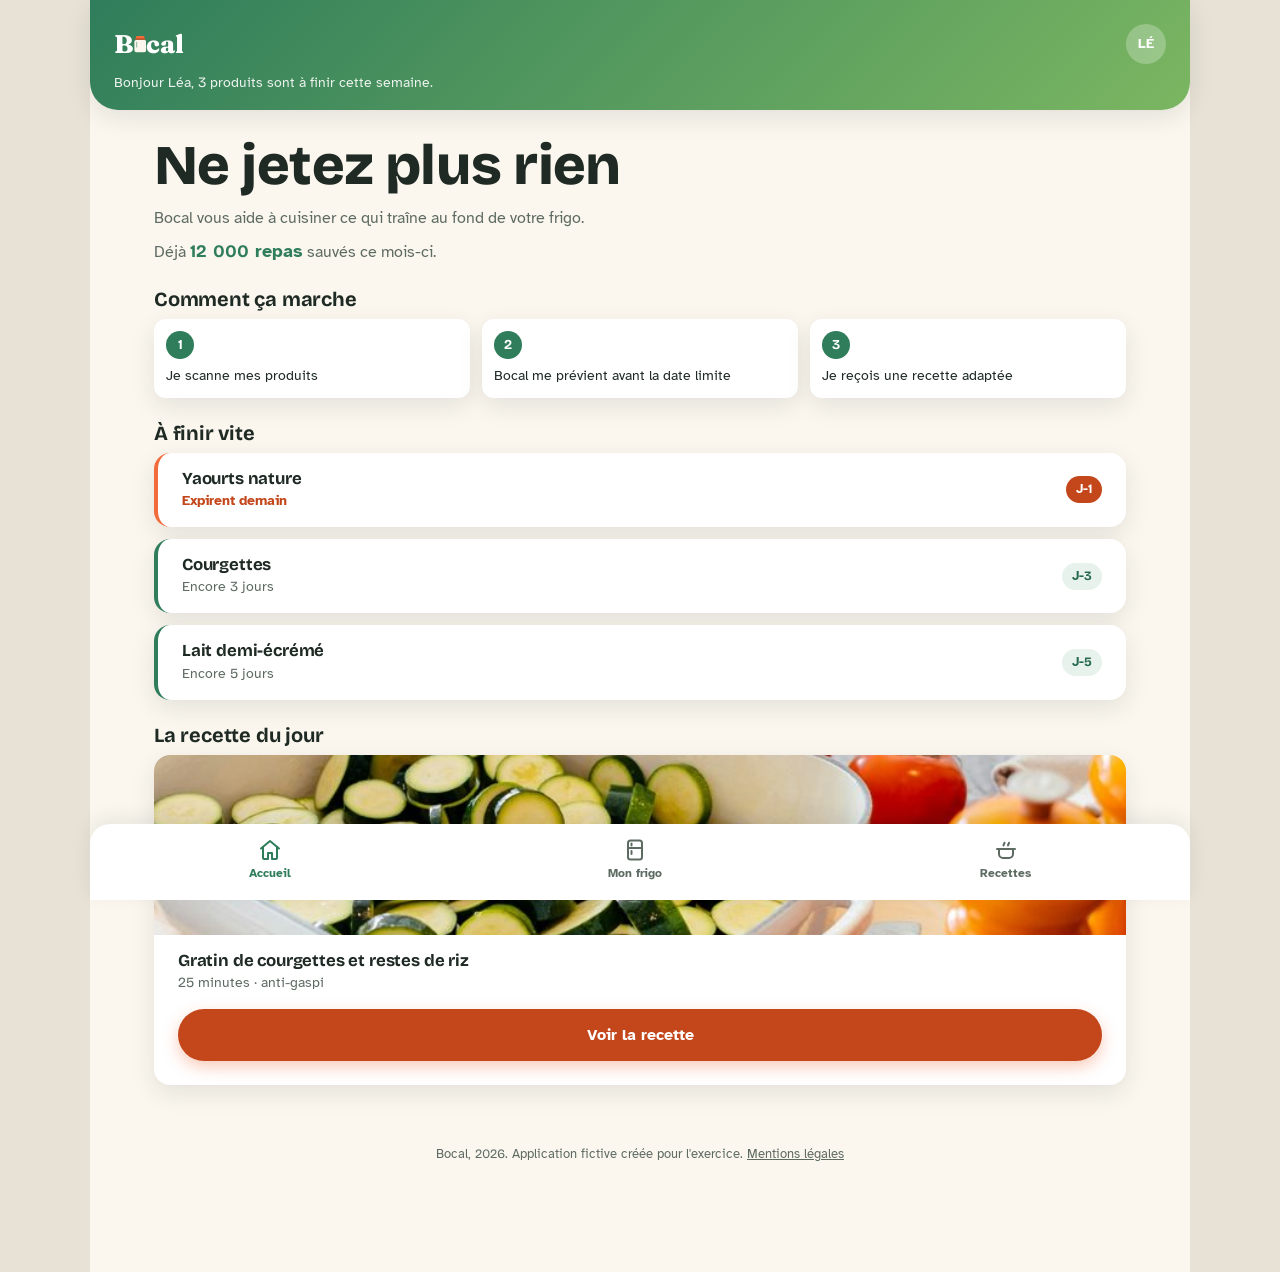
==== commit 8bef383f: "Remplace les symboles de la barre d'onglets par des icônes SVG au trait Les caractères ⌂, ❄ et ✿ s'a" ====
--- a/index.html
+++ b/index.html
@@ -90,13 +90,13 @@
       </footer>
       <nav class="tab-bar" aria-label="Navigation principale">
         <a href="index.html" class="tab active" aria-current="page"
-          ><span class="icon" aria-hidden="true">⌂</span>Accueil</a
+          ><span class="icon" aria-hidden="true"><svg viewBox="0 0 24 24" width="24" height="24" focusable="false"><path d="M3 10.5 12 3l9 7.5" /><path d="M5 9v11a1 1 0 0 0 1 1h4v-6h4v6h4a1 1 0 0 0 1-1V9" /></svg></span>Accueil</a
         >
         <a href="fridge.html" class="tab"
-          ><span class="icon" aria-hidden="true">❄</span>Mon frigo</a
+          ><span class="icon" aria-hidden="true"><svg viewBox="0 0 24 24" width="24" height="24" focusable="false"><rect x="5" y="2.5" width="14" height="19" rx="2.5" /><path d="M5 10h14" /><path d="M8.5 5.5v2" /><path d="M8.5 13v3" /></svg></span>Mon frigo</a
         >
         <a href="recipes.html" class="tab"
-          ><span class="icon" aria-hidden="true">✿</span>Recettes</a
+          ><span class="icon" aria-hidden="true"><svg viewBox="0 0 24 24" width="24" height="24" focusable="false"><path d="M3 11h18" /><path d="M5 11v5a4 4 0 0 0 4 4h6a4 4 0 0 0 4-4v-5" /><path d="M9.5 7.5c0-1.2 1-1.6 1-2.8" /><path d="M14 7.5c0-1.2 1-1.6 1-2.8" /></svg></span>Recettes</a
         >
       </nav>
     </div>
--- a/style.css
+++ b/style.css
@@ -409,8 +409,21 @@
 }
 
 .icon {
-  font-size: 1.3rem;
-  line-height: 1;
+  display: flex;
+  width: 24px;
+  height: 24px;
+}
+
+/* Les icônes sont dessinées au trait en SVG : elles prennent la couleur du texte
+   de l'onglet (currentColor), donc l'onglet actif les colore en vert. */
+.icon svg {
+  width: 100%;
+  height: 100%;
+  fill: none;
+  stroke: currentColor;
+  stroke-width: 2;
+  stroke-linecap: round;
+  stroke-linejoin: round;
 }
 
 .tab:hover,
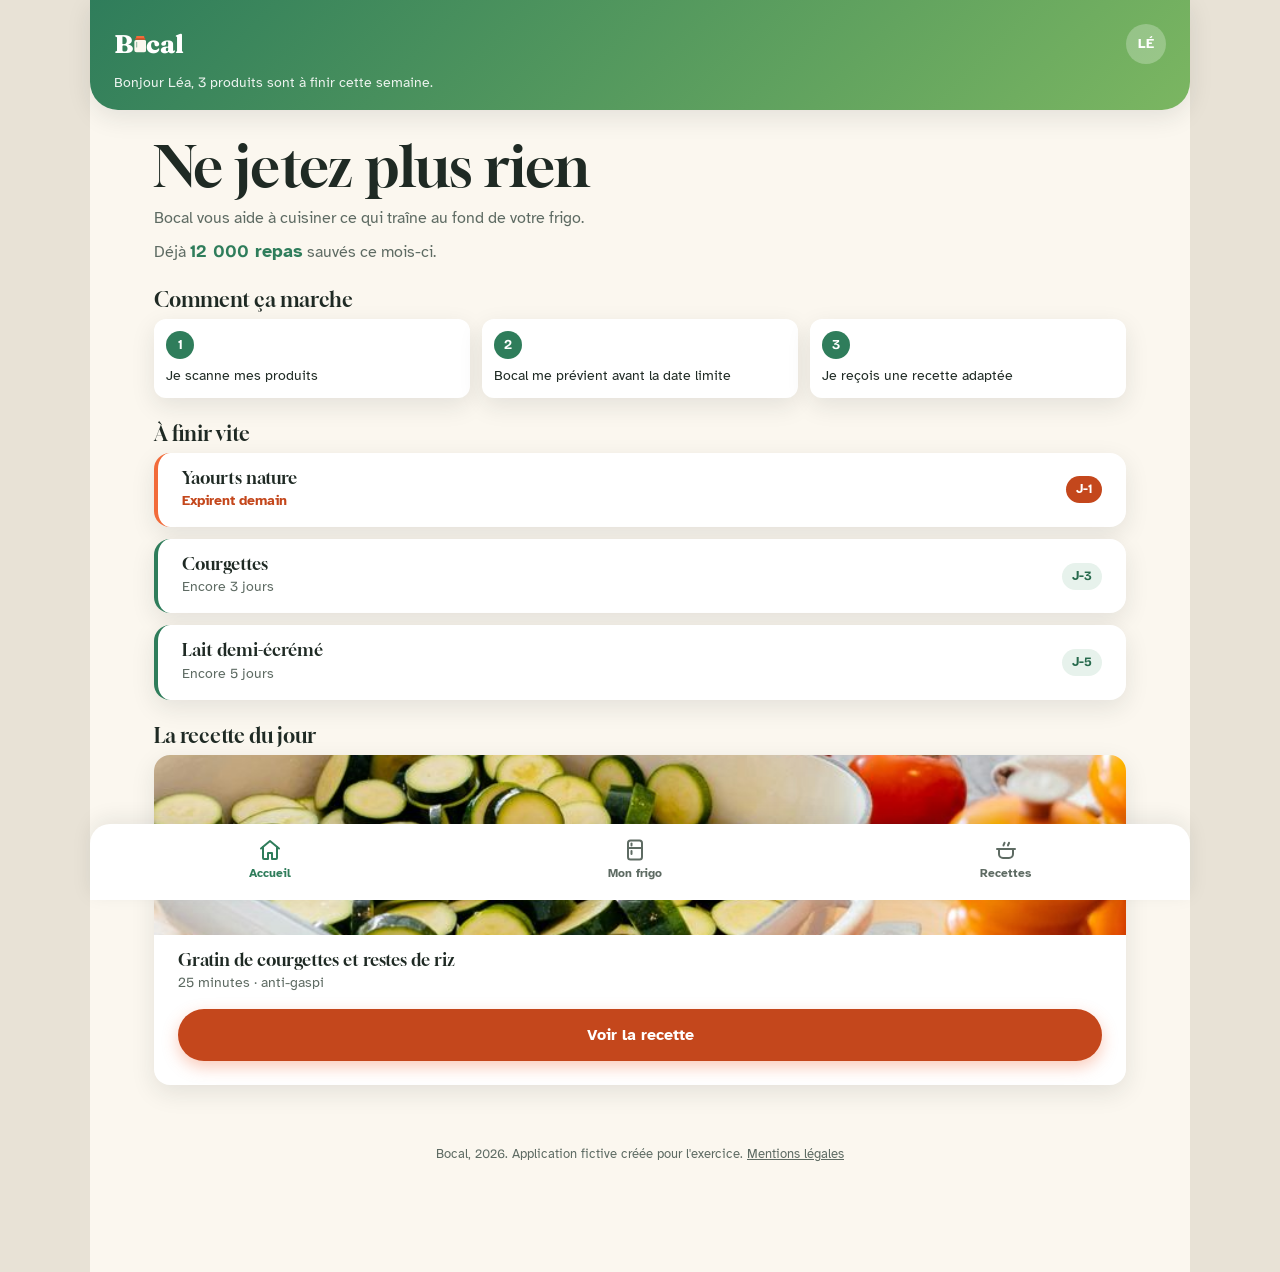
==== commit 4c90baa2: "Remplace Bricolage Grotesque par Gloock pour les titres" ====
--- a/index.html
+++ b/index.html
@@ -7,7 +7,7 @@
     <title>Bocal, ne jetez plus rien</title>
     <link rel="icon" href="images/favicon.svg" type="image/svg+xml" />
     <link rel="apple-touch-icon" href="images/icon-192.png" />
-    <link rel="stylesheet" href="style.css" />
+    <link rel="stylesheet" href="style.css?v=4" />
   </head>
   <body>
     <div class="screen">
--- a/style.css
+++ b/style.css
@@ -1,17 +1,17 @@
 /* ---------- 0. Polices ----------
    Les polices sont hébergées dans le dossier fonts/ du site :
    aucun appel à Google, donc aucune donnée envoyée à un tiers (RGPD).
-   - Bricolage Grotesque : les titres et les chiffres
+   - Gloock : les titres et les grands chiffres
    - Atkinson Hyperlegible : le texte, conçue pour être très lisible
    - Fraunces : seulement pour le logo */
 @font-face {
-  font-family: 'Bricolage Grotesque';
-  src: url('fonts/bricolage-grotesque.woff2') format('woff2');
-  font-weight: 200 800;
+  font-family: 'Gloock';
+  src: url('fonts/gloock.woff2') format('woff2');
+  font-weight: 400;
   font-display: swap;
 }
 
-/* Les chiffres d'Atkinson ont un zéro barré : on emprunte ceux de Bricolage */
+/* Les chiffres d'Atkinson ont un zéro barré : dans le texte, on emprunte ceux de Bricolage Grotesque */
 @font-face {
   font-family: 'Digits';
   src: url('fonts/bricolage-grotesque.woff2') format('woff2');
@@ -120,15 +120,16 @@
 h1,
 h2,
 h3 {
-  font-family: 'Bricolage Grotesque', Arial, sans-serif;
+  font-family: 'Gloock', Georgia, serif;
+  font-weight: 400; /* Gloock n'existe qu'en une graisse : pas de faux gras */
+  font-synthesis: none;
   line-height: 1.15;
-  letter-spacing: -0.01em;
+  letter-spacing: 0;
   margin: 0 0 var(--space-s);
 }
 
 h1 {
-  font-size: 2rem;
-  font-weight: 800;
+  font-size: 2.1rem;
 }
 
 h2 {
@@ -470,7 +471,9 @@
 }
 
 .summary strong {
-  font-family: 'Bricolage Grotesque', Arial, sans-serif;
+  font-family: 'Gloock', Georgia, serif;
+  font-weight: 400;
+  font-synthesis: none;
   font-size: 1.6rem;
   color: var(--color-primary);
 }
@@ -760,11 +763,16 @@
 
 /* ---------- 14. Animations ---------- */
 
-/* 1. Le chargement : un voile crème et un petit cercle qui tourne,
-      puis tout disparaît au bout d’un tiers de seconde */
-@keyframes spin {
+/* 1. Le chargement : un fond crème, le logo Bocal qui apparaît,
+      puis le fond et le logo s'effacent en fondu pour dévoiler la page */
+@keyframes logo-in {
+  from {
+    opacity: 0;
+    transform: scale(0.85);
+  }
   to {
-    transform: rotate(360deg);
+    opacity: 1;
+    transform: scale(1);
   }
 }
 
@@ -781,7 +789,7 @@
   inset: 0;
   z-index: 10;
   background-color: var(--color-background);
-  animation: fade-out 0.25s ease 0.35s forwards;
+  animation: fade-out 0.35s ease 0.6s forwards;
 }
 
 .screen::after {
@@ -790,15 +798,13 @@
   top: 50%;
   left: 50%;
   z-index: 11;
-  width: 44px;
-  height: 44px;
-  margin: -22px 0 0 -22px;
-  border: 4px solid var(--color-border);
-  border-top-color: var(--color-primary);
-  border-radius: 50%;
+  width: 180px;
+  height: 52px;
+  margin: -26px 0 0 -90px;
+  background: url("images/logo.svg") center / contain no-repeat;
   animation:
-    spin 0.7s linear infinite,
-    fade-out 0.25s ease 0.35s forwards;
+    logo-in 0.35s ease-out both,
+    fade-out 0.35s ease 0.6s forwards;
 }
 
 /* 2. L'arrivée de la page : le contenu monte doucement en apparaissant */
@@ -814,7 +820,7 @@
 }
 
 main {
-  animation: page-in 0.4s ease-out 0.45s both;
+  animation: page-in 0.4s ease-out 0.7s both;
 }
 
 /* 3. Respecter ceux qui ne veulent pas d'animation (réglage du système) */
@@ -867,3 +873,201 @@
 .legal p {
   color: var(--color-text-muted);
 }
+
+/* ---------- 17. Version 2 : ajouter un produit ---------- */
+/* Le bouton rond « + » du frigo : il reste visible au-dessus des onglets
+   pendant qu'on fait défiler la liste (position: sticky) */
+.add-button {
+  position: sticky;
+  bottom: 96px;
+  z-index: 2;
+  display: flex;
+  justify-content: center;
+  align-items: center;
+  width: 56px;
+  height: 56px;
+  margin: var(--space-m) 0 0 auto;
+  border-radius: 50%;
+  background-color: var(--color-accent-strong);
+  color: white;
+  box-shadow: 0 6px 16px rgba(196, 71, 28, 0.35);
+}
+
+.add-button svg,
+.back svg {
+  fill: none;
+  stroke: currentColor;
+  stroke-width: 2.5;
+  stroke-linecap: round;
+  stroke-linejoin: round;
+}
+
+.add-button:hover {
+  background-color: var(--color-accent-strong-hover);
+}
+
+.add-button:focus,
+.back:focus {
+  outline: 3px solid var(--color-primary);
+  outline-offset: 3px;
+}
+
+/* Le retour, même pastille que le profil */
+.back {
+  display: flex;
+  justify-content: center;
+  align-items: center;
+  width: 40px;
+  height: 40px;
+  border-radius: 50%;
+  background-color: rgba(255, 255, 255, 0.25);
+  color: white;
+}
+
+.back:hover {
+  background-color: rgba(255, 255, 255, 0.4);
+}
+
+/* Le scan */
+.scan h2 {
+  margin-top: var(--space-m);
+}
+
+.reader {
+  overflow: hidden;
+  margin-bottom: var(--space-m);
+  border-radius: var(--radius);
+  background-color: var(--color-text);
+}
+
+.reader video {
+  display: block;
+}
+
+.scan-actions {
+  display: flex;
+  flex-direction: column;
+  gap: 12px;
+}
+
+.scan-actions .button,
+.add-form .button {
+  width: 100%;
+  margin: 0;
+}
+
+.button-secondary {
+  display: flex;
+  justify-content: center;
+  align-items: center;
+  min-height: 48px;
+  padding: 10px 20px;
+  border: 2px solid var(--color-primary-strong);
+  border-radius: 999px;
+  background: var(--color-surface);
+  color: var(--color-primary-strong);
+  font-family: inherit;
+  font-size: 1rem;
+  font-weight: 700;
+  text-align: center;
+  cursor: pointer;
+}
+
+.button-secondary:hover {
+  background-color: var(--color-weekly-badge);
+}
+
+/* Le vrai champ fichier est caché : on clique sur son label.
+   Le focus clavier sur le champ s'affiche sur le label. */
+.visually-hidden {
+  position: absolute;
+  width: 1px;
+  height: 1px;
+  overflow: hidden;
+  clip-path: inset(50%);
+  white-space: nowrap;
+}
+
+.scan-actions:has(.visually-hidden:focus-visible) label,
+.button-secondary:focus {
+  outline: 3px solid var(--color-primary);
+  outline-offset: 3px;
+}
+
+.scan-status {
+  margin: var(--space-m) 0 0;
+  color: var(--color-primary-strong);
+  font-weight: 700;
+}
+
+.scan-status:empty {
+  display: none;
+}
+
+/* « ou saisis-le à la main », entre deux traits */
+.divider {
+  display: flex;
+  align-items: center;
+  gap: 12px;
+  margin: var(--space-l) 0;
+  color: var(--color-text-muted);
+  font-size: 0.9rem;
+}
+
+.divider::before,
+.divider::after {
+  content: "";
+  flex: 1;
+  height: 1px;
+  background-color: var(--color-border);
+}
+
+/* Le formulaire */
+.add-form {
+  display: flex;
+  flex-direction: column;
+}
+
+.add-form label {
+  margin-bottom: 6px;
+  font-weight: 700;
+}
+
+.add-form input,
+.add-form select {
+  min-height: 48px;
+  margin-bottom: var(--space-m);
+  padding: 10px 14px;
+  border: 1px solid var(--color-border);
+  border-radius: 12px;
+  background-color: var(--color-surface);
+  color: var(--color-text);
+  font-family: inherit;
+  font-size: 1rem;
+}
+
+.add-form input:focus,
+.add-form select:focus {
+  border-color: var(--color-primary);
+  outline: 3px solid rgba(47, 125, 91, 0.25);
+}
+
+.add-form .button {
+  margin-top: var(--space-s);
+}
+
+@media (min-width: 700px) {
+  .scan-actions {
+    flex-direction: row;
+    flex-wrap: wrap;
+  }
+
+  .scan-actions .button,
+  .scan-actions .button-secondary {
+    width: auto;
+  }
+
+  .add-form {
+    max-width: 480px;
+  }
+}
